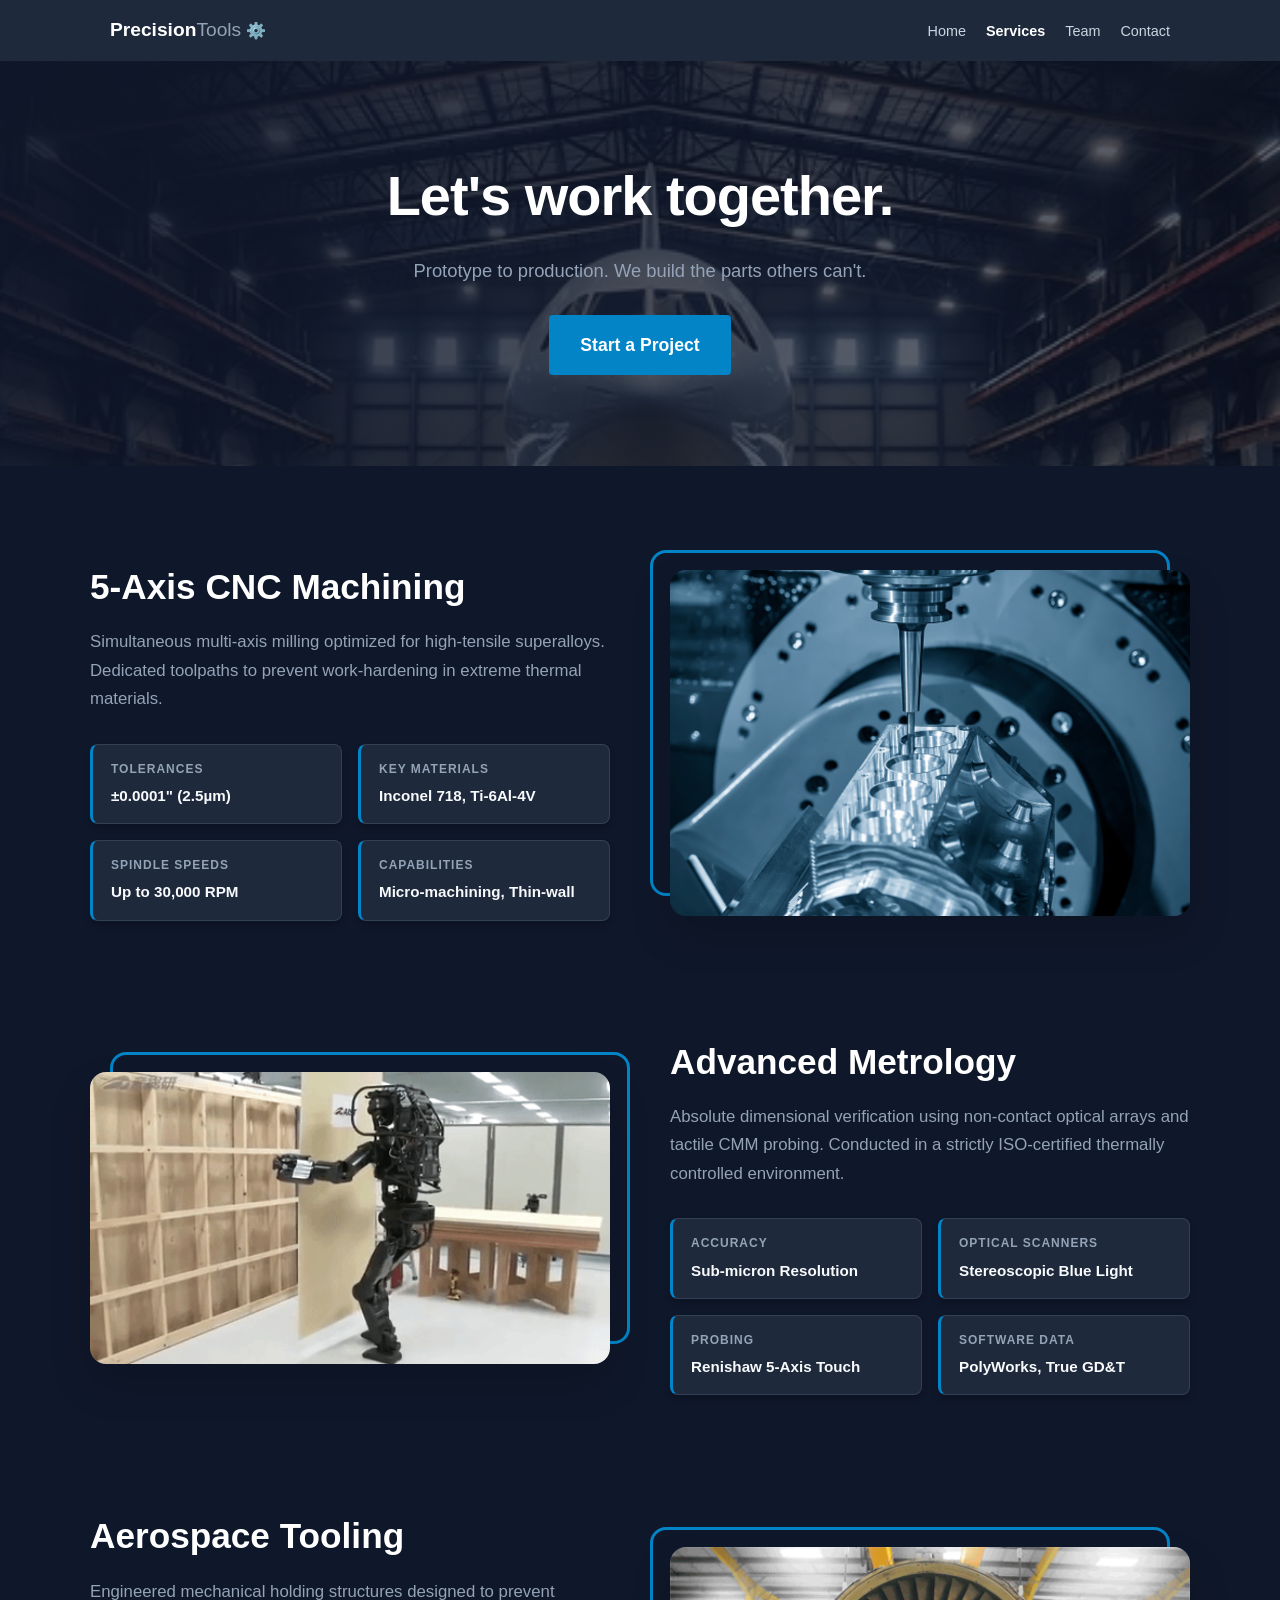
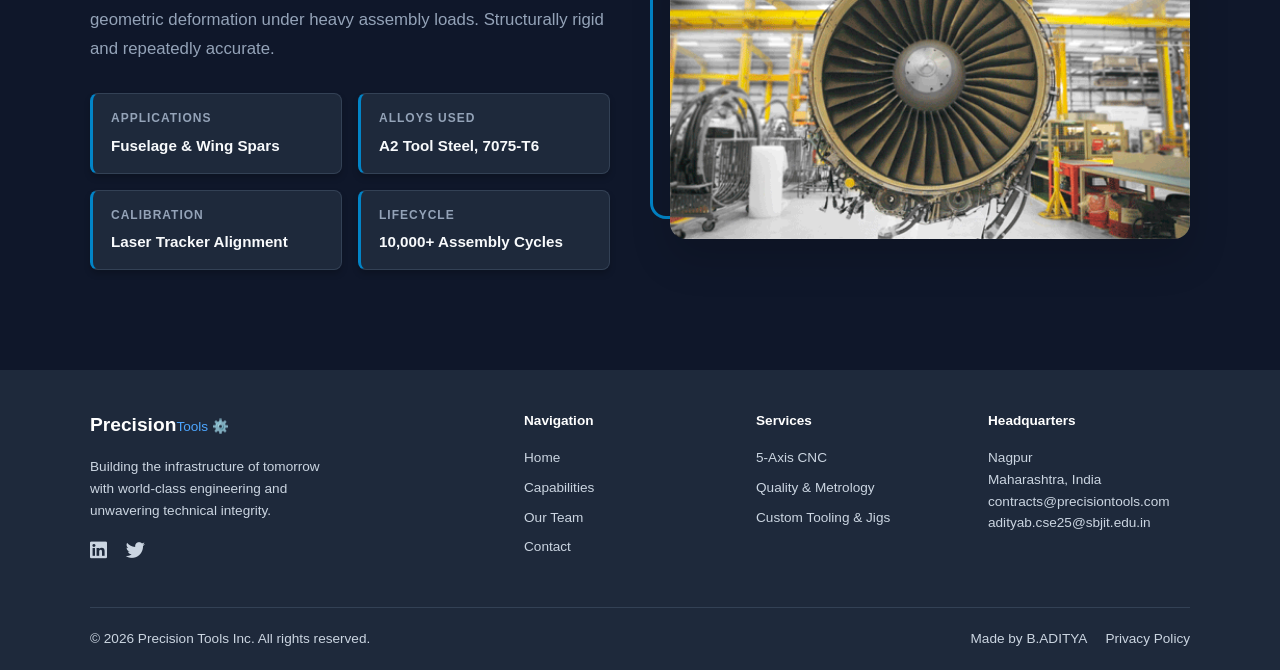
==== services.html @ 847f2033 "Initial commit: Precision Tools Inc. website" ====
<!DOCTYPE html>
<html lang="en">

<head>
  <meta charset="UTF-8">
  <meta name="viewport" content="width=device-width, initial-scale=1.0">
  <title>Services | Precision Tools Inc.</title>

  <link rel="stylesheet" href="css/style.css">
  <link rel="stylesheet" href="css/services.css">
  <link rel="stylesheet" href="https://cdnjs.cloudflare.com/ajax/libs/font-awesome/6.4.0/css/all.min.css">
</head>

<body>

  <nav class="navbar">
    <div class="nav-container">
      <div class="logo">
        <a href="index.html" style="color: inherit; text-decoration: none;">
          <span class="logo-bold">Precision</span><span class="logo-light">Tools</span> ⚙️
        </a>
      </div>
      <ul class="nav-links">
        <li><a href="index.html#home">Home</a></li>
        <li><a href="services.html" style="color: white; font-weight: bold;">Services</a></li>
        <li><a href="index.html#team">Team</a></li>
        <li><a href="index.html#contact">Contact</a></li>
      </ul>
    </div>
  </nav>

  <header class="srv-header">
    <div class="srv-header-overlay"></div>
    <div class="srv-header-content">
      <h1 class="srv-title">Let's work together.</h1>
      <p class="srv-subtitle">Prototype to production. We build the parts others can't.</p>
      <a href="index.html#contact" class="btn btn-primary"
        style="margin-top: 30px; font-size: 1.1rem; padding: 15px 30px; display: inline-block;">Start a Project</a>
    </div>
  </header>

  <main>
    <section class="srv-wrap">

      <article class="srv-feature">
        <div class="srv-text-box">
          <h2>5-Axis CNC Machining</h2>
          <p>Simultaneous multi-axis milling optimized for high-tensile superalloys. Dedicated toolpaths to prevent
            work-hardening in extreme thermal materials.</p>
          <div class="spec-grid">
            <div class="spec-card">
              <span class="spec-title">Tolerances</span>
              <span class="spec-value">±0.0001" (2.5µm)</span>
            </div>
            <div class="spec-card">
              <span class="spec-title">Key Materials</span>
              <span class="spec-value">Inconel 718, Ti-6Al-4V</span>
            </div>
            <div class="spec-card">
              <span class="spec-title">Spindle Speeds</span>
              <span class="spec-value">Up to 30,000 RPM</span>
            </div>
            <div class="spec-card">
              <span class="spec-title">Capabilities</span>
              <span class="spec-value">Micro-machining, Thin-wall</span>
            </div>
          </div>
        </div>
        <div class="srv-image-box">
          <div class="srv-decorator"></div>
          <img src="images/5-Axis.png" alt="5-Axis CNC Machining" class="srv-image">
        </div>
      </article>

      <article class="srv-feature">
        <div class="srv-text-box">
          <h2>Advanced Metrology</h2>
          <p>Absolute dimensional verification using non-contact optical arrays and tactile CMM probing. Conducted in a
            strictly ISO-certified thermally controlled environment.</p>
          <div class="spec-grid">
            <div class="spec-card">
              <span class="spec-title">Accuracy</span>
              <span class="spec-value">Sub-micron Resolution</span>
            </div>
            <div class="spec-card">
              <span class="spec-title">Optical Scanners</span>
              <span class="spec-value">Stereoscopic Blue Light</span>
            </div>
            <div class="spec-card">
              <span class="spec-title">Probing</span>
              <span class="spec-value">Renishaw 5-Axis Touch</span>
            </div>
            <div class="spec-card">
              <span class="spec-title">Software Data</span>
              <span class="spec-value">PolyWorks, True GD&T</span>
            </div>
          </div>
        </div>
        <div class="srv-image-box">
          <div class="srv-decorator"></div>
          <img src="images/Metrology.gif" alt="Precision Metrology" class="srv-image">
        </div>
      </article>

      <article class="srv-feature">
        <div class="srv-text-box">
          <h2>Aerospace Tooling</h2>
          <p>Engineered mechanical holding structures designed to prevent geometric deformation under heavy assembly
            loads. Structurally rigid and repeatedly accurate.</p>
          <div class="spec-grid">
            <div class="spec-card">
              <span class="spec-title">Applications</span>
              <span class="spec-value">Fuselage & Wing Spars</span>
            </div>
            <div class="spec-card">
              <span class="spec-title">Alloys Used</span>
              <span class="spec-value">A2 Tool Steel, 7075-T6</span>
            </div>
            <div class="spec-card">
              <span class="spec-title">Calibration</span>
              <span class="spec-value">Laser Tracker Alignment</span>
            </div>
            <div class="spec-card">
              <span class="spec-title">Lifecycle</span>
              <span class="spec-value">10,000+ Assembly Cycles</span>
            </div>
          </div>
        </div>
        <div class="srv-image-box">
          <div class="srv-decorator"></div>
          <img src="images/Aerospace.gif" alt="Aerospace Tooling" class="srv-image">
        </div>
      </article>

    </section>
  </main>

  <footer class="footer">
    <div class="footer-container">
      <div class="footer-brand">
        <div class="logo">
          <span class="logo-bold" style="color: white;">Precision</span><span style="color: #4da6ff;">Tools</span> ⚙️
        </div>
        <p>Building the infrastructure of tomorrow with world-class engineering and unwavering technical integrity.</p>
        <p>
          <a href="#" style="color: inherit; margin-right: 15px; font-size: 1.2rem;"><i class="fab fa-linkedin"></i></a>
          <a href="#" style="color: inherit; font-size: 1.2rem;"><i class="fab fa-twitter"></i></a>
        </p>
      </div>

      <div class="footer-links">
        <h4>Navigation</h4>
        <ul>
          <li><a href="index.html#home">Home</a></li>
          <li><a href="services.html">Capabilities</a></li>
          <li><a href="index.html#team">Our Team</a></li>
          <li><a href="index.html#contact">Contact</a></li>
        </ul>
      </div>

      <div class="footer-links">
        <h4>Services</h4>
        <ul>
          <li><a href="services.html">5-Axis CNC</a></li>
          <li><a href="services.html">Quality & Metrology</a></li>
          <li><a href="services.html">Custom Tooling & Jigs</a></li>
        </ul>
      </div>

      <div class="footer-info">
        <h4>Headquarters</h4>
        <p>Nagpur<br>Maharashtra, India</p>
        <p>contracts@precisiontools.com</p>
        <p>adityab.cse25@sbjit.edu.in</p>
      </div>
    </div>

    <div class="footer-bottom">
      <p>© 2026 Precision Tools Inc. All rights reserved.</p>
      <div class="legal-links">
        <a href="#">Made by B.ADITYA</a>
        <a href="#">Privacy Policy</a>
      </div>
    </div>
  </footer>

</body>

</html>
---- css/style.css ----
/* --- CSS Reset & Basics --- */
* {
  margin: 0;
  padding: 0;
  box-sizing: border-box;
}

html {
  scroll-behavior: smooth;
}

body {
  font-family: Arial, Helvetica, sans-serif; 
  color: #333;
  line-height: 1.6;
  background-color: #f8f9fa;
}

a {
  text-decoration: none;
}

ul {
  list-style: none;
}

/* --- Navigation --- */
.navbar {
  background-color: #1e293b;
  color: white;
  padding: 15px 0;
  position: sticky;
  top: 0;
  z-index: 100;
}

.nav-container {
  display: flex;
  justify-content: space-between;
  align-items: center;
  max-width: 1100px;
  margin: 0 auto;
  padding: 0 20px;
}

.logo-bold {
  font-weight: bold;
  font-size: 1.2rem;
}

.logo-light {
  font-weight: 300;
  font-size: 1.2rem;
  color: #94a3b8;
}

.nav-links {
  display: flex;
  gap: 20px;
}

.nav-links a {
  color: #cbd5e1;
  font-size: 0.9rem;
  transition: color 0.3s ease;
}

.nav-links a:hover {
  color: white;
}

/* --- Hero Section - Background Image --- */
.hero {
  position: relative;
  background: url('../images/front.jpg') center center / cover no-repeat;
  background-color: #0f172a; /* fallback */
  color: white;
  padding: 100px 20px;
  overflow: hidden;
}

/* Industrial Grid Overlay */
.hero::before {
  content: "";
  position: absolute;
  top: 0; left: 0; right: 0; bottom: 0;
  background-image: 
    linear-gradient(rgba(255, 255, 255, 0.05) 1px, transparent 1px),
    linear-gradient(90deg, rgba(255, 255, 255, 0.05) 1px, transparent 1px);
  background-size: 40px 40px;
  z-index: 0;
  pointer-events: none;
}




.hero-overlay {
  position: absolute;
  top: 0; left: 0; right: 0; bottom: 0;
  background: radial-gradient(circle at center, transparent 0%, rgba(15, 23, 42, 0.8) 100%);
  z-index: 2;
  pointer-events: none;
}

.hero-content {
  position: relative;
  max-width: 1100px;
  margin: 0 auto;
  z-index: 3;
}

.hero h1 {
  font-size: 2.5rem;
  max-width: 500px;
  line-height: 1.2;
  margin-bottom: 20px;
}

.highlight {
  color: #4da6ff;
  text-shadow: 0 0 10px rgba(77, 166, 255, 0.3);
}

.hero p {
  max-width: 450px;
  margin-bottom: 30px;
  color: #e2e8f0;
}

.hero-buttons {
  display: flex;
  gap: 15px;
}

/* --- Buttons --- */
.btn {
  padding: 10px 20px;
  border-radius: 4px;
  font-weight: bold;
  cursor: pointer;
  border: 1px solid transparent;
  font-size: 0.9rem;
  display: inline-block;
  text-align: center;
  transition: background-color 0.3s ease;
}

.btn-primary {
  background-color: #0284c7;
  color: white;
}

.btn-primary:hover {
  background-color: #0369a1;
}

.btn-secondary {
  background-color: transparent;
  color: white;
  border-color: white;
}

.btn-secondary:hover {
  background-color: rgba(255, 255, 255, 0.1);
}

.btn-submit {
  background-color: #0284c7;
  color: white;
  width: 100%;
  margin-top: 10px;
}

.btn-submit:hover {
  background-color: #0369a1;
}

/* --- Animated Trust Section (Local Client Logos) --- */
.trust-section {
  text-align: center;
  padding: 50px 20px; /* Slightly more padding for breathing room */
  background-color: #0f172a; /* Deep aerospace blue-black */
  overflow: hidden; 
}

.trust-section h2 {
  font-size: 0.9rem;
  color: #94a3b8; /* Lighter slate color for contrast */
  margin-bottom: 40px;
  letter-spacing: 2px;
}

.ticker-window {
  width: 100%;
  overflow: hidden;
}

.ticker-track {
  display: flex;
  align-items: center;
  gap: 80px; 
  padding-right: 80px; 
  width: max-content; 
  animation: scrollLeft 25s linear infinite; 
}

.client-logo {
  height: 40px; 
  width: auto;
  /* Turns any color into pure white, then dims it to look like silver */
  filter: brightness(0) invert(1) opacity(40%); 
  transition: all 0.4s ease; 
}

a:hover .client-logo {
  /* Glows to bright white on hover */
  filter: brightness(0) invert(1) opacity(100%); 
  transform: scale(1.05);
}

@keyframes scrollLeft {
  0% { transform: translateX(0); }
  100% { transform: translateX(-50%); }
}

.ticker-track:hover {
  animation-play-state: paused;
}

/* --- Team Section --- */
.team-section {
  background-color: white;
  padding: 60px 20px;
  text-align: center;
}

.team-section h2 {
  font-size: 2rem;
  margin-bottom: 40px;
}

.team-grid {
  display: flex;
  justify-content: center;
  gap: 30px;
  max-width: 1100px;
  margin: 0 auto;
  flex-wrap: wrap;
}

.team-card {
  background-color: white;
  border-radius: 8px;
  overflow: hidden;
  box-shadow: 0 4px 6px rgba(0,0,0,0.1);
  width: 300px;
  text-align: left;
}

.team-card img {
  width: 100%;
  height: 200px;
  object-fit: cover;
}

.card-info {
  padding: 20px;
}

.card-info h3 {
  margin-bottom: 5px;
}

.card-info p {
  color: #64748b;
  font-size: 0.9rem;
  font-style: italic;
}

/* --- Contact Section --- */
.contact-section {
  background-color: #f8f9fa;
  padding: 60px 20px;
}

.contact-container {
  max-width: 1100px;
  margin: 0 auto;
  background-color: #1e293b;
  border-radius: 8px;
  display: flex;
  overflow: hidden;
  color: white;
}

.contact-text {
  flex: 1;
  padding: 40px;
}

.contact-text h2 {
  font-size: 1.8rem;
  margin-bottom: 15px;
}

.contact-text p {
  color: #cbd5e1;
  font-size: 0.9rem;
}

.contact-form {
  flex: 1;
  padding: 40px;
  background-color: #0f172a;
}

.form-row {
  display: flex;
  gap: 15px;
  margin-bottom: 15px;
}

input, textarea {
  width: 100%;
  padding: 10px;
  background-color: #1e293b;
  border: 1px solid #334155;
  color: white;
  border-radius: 4px;
  font-family: inherit;
}

/* --- Footer --- */
.footer {
  background-color: #1e293b;
  color: #cbd5e1;
  padding: 40px 20px 20px 20px;
  font-size: 0.85rem;
}

.footer-container {
  display: flex;
  justify-content: space-between;
  max-width: 1100px;
  margin: 0 auto;
  flex-wrap: wrap;
  gap: 30px;
  margin-bottom: 40px;
}

.footer-brand {
  flex: 2;
  min-width: 250px;
}

.footer-brand p {
  margin-top: 15px;
  max-width: 250px;
}

.footer-links, .footer-info {
  flex: 1;
  min-width: 150px;
}

.footer h4 {
  color: white;
  margin-bottom: 15px;
}

.footer-links ul li {
  margin-bottom: 8px;
}

.footer-links a {
  color: #cbd5e1;
}

.footer-links a:hover {
  color: white;
}

.footer-bottom {
  border-top: 1px solid #334155;
  padding-top: 20px;
  max-width: 1100px;
  margin: 0 auto;
  display: flex;
  justify-content: space-between;
  align-items: center;
}

.legal-links a {
  color: #cbd5e1;
  margin-left: 15px;
}

/* --- Simple Responsive Adjustments --- */
@media (max-width: 768px) {
  .nav-container, .contact-container, .form-row {
    flex-direction: column;
    text-align: center;
  }
  
  .nav-links {
    margin-top: 15px;
    flex-wrap: wrap;
    justify-content: center;
  }

  .hero h1 {
    font-size: 2rem;
  }
  
  .contact-text, .contact-form {
    padding: 20px;
  }
}
---- css/services.css ----
/* -----------------------------------
   Services Page Custom Styles
   ----------------------------------- */

.srv-header {
  position: relative;
  min-height: 45vh;
  display: flex;
  align-items: center;
  justify-content: center;
  /* Cool aerospace manufacturing background */
  background: url('../images/header.jpg') no-repeat center center/cover;
  background-attachment: fixed;
}

.srv-header-overlay {
  position: absolute;
  inset: 0;
  background: linear-gradient(135deg, rgba(15, 23, 42, 0.95) 0%, rgba(15, 23, 42, 0.6) 100%);
}

.srv-header-content {
  position: relative;
  z-index: 1;
  text-align: center;
  color: #fff;
  padding: 0 20px;
}

.srv-title {
  font-size: 3.5rem;
  font-weight: 800;
  letter-spacing: -1px;
  margin-bottom: 15px;
}

.srv-subtitle {
  font-size: 1.15rem;
  color: #94a3b8;
  max-width: 650px;
  margin: 0 auto;
  line-height: 1.6;
}

/* --- Split Layout for Core Capabilities --- */
.srv-wrap {
  background-color: #0f172a; /* Deep aerospace dark blue */
  padding: 100px 20px;
  overflow: hidden;
}

.srv-feature {
  max-width: 1100px;
  margin: 0 auto 120px auto;
  display: flex;
  align-items: center;
  gap: 60px;
}

.srv-feature:last-child {
  margin-bottom: 0;
}

/* Alternate left/right for an organic human-designed feel */
.srv-feature:nth-child(even) {
  flex-direction: row-reverse;
}

.srv-image-box {
  flex: 1;
  position: relative;
}

.srv-image {
  width: 100%;
  border-radius: 16px;
  box-shadow: 0 20px 40px rgba(0, 0, 0, 0.15);
  display: block;
  position: relative;
  z-index: 2;
}

/* The offset frame behind the image */
.srv-decorator {
  position: absolute;
  top: -20px;
  left: -20px;
  right: 20px;
  bottom: 20px;
  border: 3px solid #0284c7;
  border-radius: 16px;
  z-index: 1;
  transition: all 0.4s cubic-bezier(0.4, 0, 0.2, 1);
}

.srv-feature:hover .srv-decorator {
  top: -10px;
  left: -10px;
}

.srv-feature:nth-child(even) .srv-decorator {
  left: 20px;
  right: -20px;
}

.srv-text-box {
  flex: 1;
}

.srv-tag {
  display: inline-block;
  padding: 6px 14px;
  background-color: rgba(2, 132, 199, 0.1);
  color: #0284c7;
  font-size: 0.85rem;
  font-weight: bold;
  border-radius: 50px;
  margin-bottom: 20px;
  text-transform: uppercase;
  letter-spacing: 1.5px;
}

.srv-text-box h2 {
  font-size: 2.2rem;
  color: #ffffff;
  margin-bottom: 20px;
  line-height: 1.2;
}

.srv-text-box p {
  color: #94a3b8;
  font-size: 1.05rem;
  line-height: 1.7;
  margin-bottom: 25px;
}

/* Feature Spec Cards */
.spec-grid {
  display: grid;
  grid-template-columns: 1fr 1fr;
  gap: 16px;
  margin-top: 30px;
}

.spec-card {
  background-color: #1e293b;
  border: 1px solid #334155;
  border-radius: 8px;
  padding: 15px 18px;
  box-shadow: 0 4px 6px rgba(0,0,0,0.2);
  transition: transform 0.2s ease, border-color 0.2s ease, box-shadow 0.2s ease;
  border-left: 3px solid #0284c7;
}

.spec-card:hover {
  border-left-color: #4da6ff;
  transform: translateX(5px);
  box-shadow: 0 6px 12px rgba(0,0,0,0.4);
}

.spec-title {
  display: block;
  font-size: 0.75rem;
  text-transform: uppercase;
  color: #94a3b8;
  letter-spacing: 1px;
  font-weight: 700;
  margin-bottom: 5px;
}

.spec-value {
  display: block;
  font-size: 0.95rem;
  color: #f8fafc;
  font-weight: 600;
}

/* Mobile responsive */
@media (max-width: 900px) {
  .srv-feature, .srv-feature:nth-child(even) {
    flex-direction: column;
    gap: 40px;
  }
  .srv-image-box, .srv-text-box {
    width: 100%;
  }
}
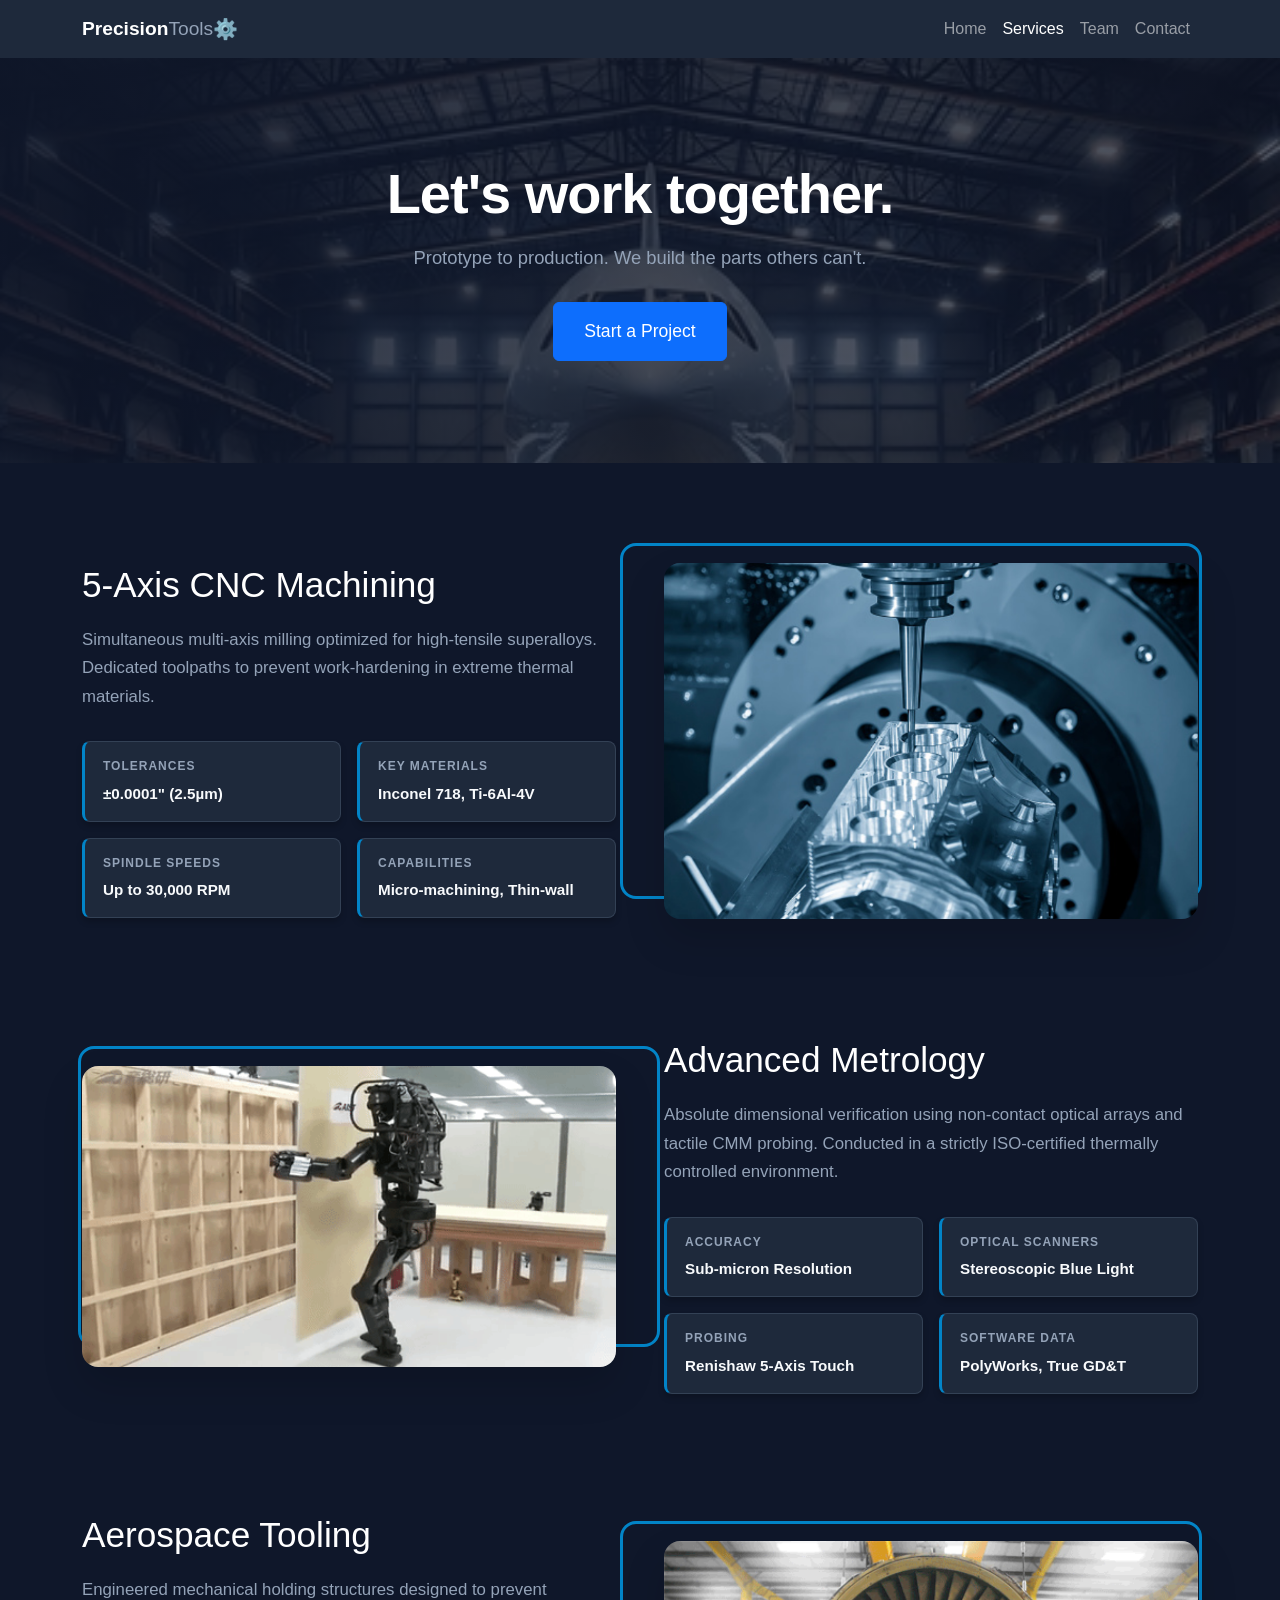
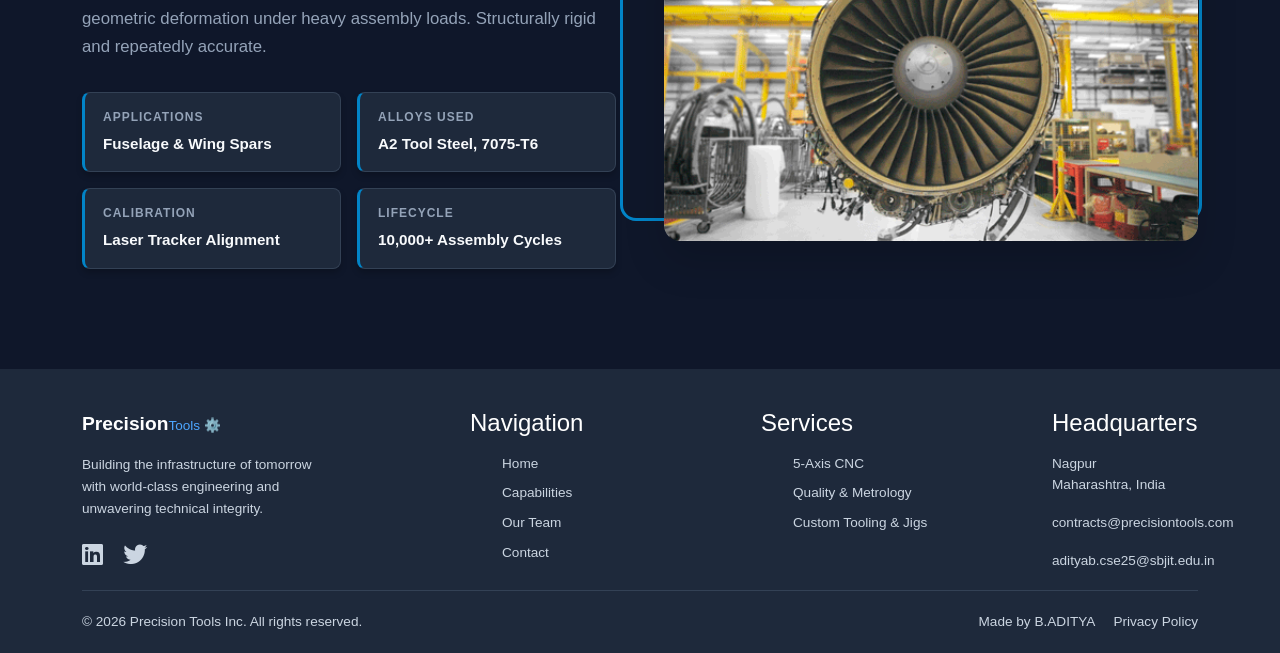
==== commit fdf0a76b: "Minimize code size with Bootstrap 5, remove unused CSS and HTML classes, combine backgrounds" ====
--- a/services.html
+++ b/services.html
@@ -5,7 +5,7 @@
   <meta charset="UTF-8">
   <meta name="viewport" content="width=device-width, initial-scale=1.0">
   <title>Services | Precision Tools Inc.</title>
-
+  <link href="https://cdn.jsdelivr.net/npm/bootstrap@5.3.3/dist/css/bootstrap.min.css" rel="stylesheet">
   <link rel="stylesheet" href="css/style.css">
   <link rel="stylesheet" href="css/services.css">
   <link rel="stylesheet" href="https://cdnjs.cloudflare.com/ajax/libs/font-awesome/6.4.0/css/all.min.css">
@@ -13,37 +13,39 @@
 
 <body>
 
-  <nav class="navbar">
-    <div class="nav-container">
-      <div class="logo">
-        <a href="index.html" style="color: inherit; text-decoration: none;">
-          <span class="logo-bold">Precision</span><span class="logo-light">Tools</span> ⚙️
-        </a>
+  <nav class="navbar navbar-expand-lg navbar-dark sticky-top">
+    <div class="container">
+      <a class="navbar-brand d-flex align-items-center" href="index.html">
+        <span class="logo-bold">Precision</span><span class="logo-light">Tools</span> ⚙️
+      </a>
+      <button class="navbar-toggler border-0" type="button" data-bs-toggle="collapse" data-bs-target="#navbarNav" aria-controls="navbarNav" aria-expanded="false" aria-label="Toggle navigation">
+        <span class="navbar-toggler-icon"></span>
+      </button>
+      <div class="collapse navbar-collapse" id="navbarNav">
+        <ul class="navbar-nav ms-auto align-items-lg-center">
+          <li class="nav-item"><a class="nav-link" href="index.html#home">Home</a></li>
+          <li class="nav-item"><a class="nav-link active" aria-current="page" href="services.html">Services</a></li>
+          <li class="nav-item"><a class="nav-link" href="index.html#team">Team</a></li>
+          <li class="nav-item"><a class="nav-link" href="index.html#contact">Contact</a></li>
+        </ul>
       </div>
-      <ul class="nav-links">
-        <li><a href="index.html#home">Home</a></li>
-        <li><a href="services.html" style="color: white; font-weight: bold;">Services</a></li>
-        <li><a href="index.html#team">Team</a></li>
-        <li><a href="index.html#contact">Contact</a></li>
-      </ul>
     </div>
   </nav>
 
   <header class="srv-header">
-    <div class="srv-header-overlay"></div>
     <div class="srv-header-content">
       <h1 class="srv-title">Let's work together.</h1>
       <p class="srv-subtitle">Prototype to production. We build the parts others can't.</p>
-      <a href="index.html#contact" class="btn btn-primary"
-        style="margin-top: 30px; font-size: 1.1rem; padding: 15px 30px; display: inline-block;">Start a Project</a>
+      <a href="index.html#contact" class="btn btn-primary">Start a Project</a>
     </div>
   </header>
 
   <main>
     <section class="srv-wrap">
+      <div class="container">
 
-      <article class="srv-feature">
-        <div class="srv-text-box">
+      <article class="srv-feature row align-items-center g-5">
+        <div class="col-lg-6">
           <h2>5-Axis CNC Machining</h2>
           <p>Simultaneous multi-axis milling optimized for high-tensile superalloys. Dedicated toolpaths to prevent
             work-hardening in extreme thermal materials.</p>
@@ -66,14 +68,14 @@
             </div>
           </div>
         </div>
-        <div class="srv-image-box">
+        <div class="col-lg-6 srv-image-box">
           <div class="srv-decorator"></div>
           <img src="images/5-Axis.png" alt="5-Axis CNC Machining" class="srv-image">
         </div>
       </article>
 
-      <article class="srv-feature">
-        <div class="srv-text-box">
+      <article class="srv-feature row align-items-center g-5">
+        <div class="col-lg-6">
           <h2>Advanced Metrology</h2>
           <p>Absolute dimensional verification using non-contact optical arrays and tactile CMM probing. Conducted in a
             strictly ISO-certified thermally controlled environment.</p>
@@ -96,14 +98,14 @@
             </div>
           </div>
         </div>
-        <div class="srv-image-box">
+        <div class="col-lg-6 srv-image-box">
           <div class="srv-decorator"></div>
           <img src="images/Metrology.gif" alt="Precision Metrology" class="srv-image">
         </div>
       </article>
 
-      <article class="srv-feature">
-        <div class="srv-text-box">
+      <article class="srv-feature row align-items-center g-5">
+        <div class="col-lg-6">
           <h2>Aerospace Tooling</h2>
           <p>Engineered mechanical holding structures designed to prevent geometric deformation under heavy assembly
             loads. Structurally rigid and repeatedly accurate.</p>
@@ -126,64 +128,67 @@
             </div>
           </div>
         </div>
-        <div class="srv-image-box">
+        <div class="col-lg-6 srv-image-box">
           <div class="srv-decorator"></div>
           <img src="images/Aerospace.gif" alt="Aerospace Tooling" class="srv-image">
         </div>
       </article>
 
+      </div>
     </section>
   </main>
 
   <footer class="footer">
-    <div class="footer-container">
-      <div class="footer-brand">
-        <div class="logo">
-          <span class="logo-bold" style="color: white;">Precision</span><span style="color: #4da6ff;">Tools</span> ⚙️
+    <div class="container">
+      <div class="row gx-5 gy-4">
+        <div class="col-12 col-lg-4 footer-brand">
+          <div class="logo">
+            <span class="logo-bold" style="color: white;">Precision</span><span style="color: #4da6ff;">Tools</span> ⚙️
+          </div>
+          <p>Building the infrastructure of tomorrow with world-class engineering and unwavering technical integrity.</p>
+          <p>
+            <a href="#" class="text-reset me-3 fs-4"><i class="fab fa-linkedin"></i></a>
+            <a href="#" class="text-reset fs-4"><i class="fab fa-twitter"></i></a>
+          </p>
         </div>
-        <p>Building the infrastructure of tomorrow with world-class engineering and unwavering technical integrity.</p>
-        <p>
-          <a href="#" style="color: inherit; margin-right: 15px; font-size: 1.2rem;"><i class="fab fa-linkedin"></i></a>
-          <a href="#" style="color: inherit; font-size: 1.2rem;"><i class="fab fa-twitter"></i></a>
-        </p>
+
+        <div class="col-6 col-md-3 footer-links">
+          <h4>Navigation</h4>
+          <ul>
+            <li><a href="index.html#home">Home</a></li>
+            <li><a href="services.html">Capabilities</a></li>
+            <li><a href="index.html#team">Our Team</a></li>
+            <li><a href="index.html#contact">Contact</a></li>
+          </ul>
+        </div>
+
+        <div class="col-6 col-md-3 footer-links">
+          <h4>Services</h4>
+          <ul>
+            <li><a href="services.html">5-Axis CNC</a></li>
+            <li><a href="services.html">Quality & Metrology</a></li>
+            <li><a href="services.html">Custom Tooling & Jigs</a></li>
+          </ul>
+        </div>
+
+        <div class="col-12 col-md-2 footer-info">
+          <h4>Headquarters</h4>
+          <p>Nagpur<br>Maharashtra, India</p>
+          <p>contracts@precisiontools.com</p>
+          <p>adityab.cse25@sbjit.edu.in</p>
+        </div>
       </div>
 
-      <div class="footer-links">
-        <h4>Navigation</h4>
-        <ul>
-          <li><a href="index.html#home">Home</a></li>
-          <li><a href="services.html">Capabilities</a></li>
-          <li><a href="index.html#team">Our Team</a></li>
-          <li><a href="index.html#contact">Contact</a></li>
-        </ul>
-      </div>
-
-      <div class="footer-links">
-        <h4>Services</h4>
-        <ul>
-          <li><a href="services.html">5-Axis CNC</a></li>
-          <li><a href="services.html">Quality & Metrology</a></li>
-          <li><a href="services.html">Custom Tooling & Jigs</a></li>
-        </ul>
-      </div>
-
-      <div class="footer-info">
-        <h4>Headquarters</h4>
-        <p>Nagpur<br>Maharashtra, India</p>
-        <p>contracts@precisiontools.com</p>
-        <p>adityab.cse25@sbjit.edu.in</p>
-      </div>
-    </div>
-
-    <div class="footer-bottom">
-      <p>© 2026 Precision Tools Inc. All rights reserved.</p>
-      <div class="legal-links">
-        <a href="#">Made by B.ADITYA</a>
-        <a href="#">Privacy Policy</a>
+      <div class="footer-bottom d-flex flex-column flex-md-row justify-content-between align-items-center">
+        <p class="mb-2 mb-md-0">© 2026 Precision Tools Inc. All rights reserved.</p>
+        <div class="legal-links">
+          <a href="#">Made by B.ADITYA</a>
+          <a href="#">Privacy Policy</a>
+        </div>
       </div>
     </div>
   </footer>
 
+  <script src="https://cdn.jsdelivr.net/npm/bootstrap@5.3.3/dist/js/bootstrap.bundle.min.js"></script>
 </body>
-
 </html>
--- a/css/style.css
+++ b/css/style.css
@@ -27,20 +27,6 @@
 /* --- Navigation --- */
 .navbar {
   background-color: #1e293b;
-  color: white;
-  padding: 15px 0;
-  position: sticky;
-  top: 0;
-  z-index: 100;
-}
-
-.nav-container {
-  display: flex;
-  justify-content: space-between;
-  align-items: center;
-  max-width: 1100px;
-  margin: 0 auto;
-  padding: 0 20px;
 }
 
 .logo-bold {
@@ -54,60 +40,14 @@
   color: #94a3b8;
 }
 
-.nav-links {
-  display: flex;
-  gap: 20px;
-}
-
-.nav-links a {
-  color: #cbd5e1;
-  font-size: 0.9rem;
-  transition: color 0.3s ease;
-}
-
-.nav-links a:hover {
-  color: white;
-}
-
 /* --- Hero Section - Background Image --- */
 .hero {
-  position: relative;
-  background: url('../images/front.jpg') center center / cover no-repeat;
+  background: radial-gradient(circle at center, transparent 0%, rgba(15, 23, 42, 0.8) 100%), linear-gradient(rgba(255, 255, 255, 0.05) 1px, transparent 1px), linear-gradient(90deg, rgba(255, 255, 255, 0.05) 1px, transparent 1px), url('../images/front.jpg') center center / cover no-repeat;
+  background-size: auto, 40px 40px, 40px 40px, cover;
   background-color: #0f172a; /* fallback */
   color: white;
   padding: 100px 20px;
   overflow: hidden;
-}
-
-/* Industrial Grid Overlay */
-.hero::before {
-  content: "";
-  position: absolute;
-  top: 0; left: 0; right: 0; bottom: 0;
-  background-image: 
-    linear-gradient(rgba(255, 255, 255, 0.05) 1px, transparent 1px),
-    linear-gradient(90deg, rgba(255, 255, 255, 0.05) 1px, transparent 1px);
-  background-size: 40px 40px;
-  z-index: 0;
-  pointer-events: none;
-}
-
-
-
-
-.hero-overlay {
-  position: absolute;
-  top: 0; left: 0; right: 0; bottom: 0;
-  background: radial-gradient(circle at center, transparent 0%, rgba(15, 23, 42, 0.8) 100%);
-  z-index: 2;
-  pointer-events: none;
-}
-
-.hero-content {
-  position: relative;
-  max-width: 1100px;
-  margin: 0 auto;
-  z-index: 3;
 }
 
 .hero h1 {
@@ -128,51 +68,8 @@
   color: #e2e8f0;
 }
 
-.hero-buttons {
-  display: flex;
-  gap: 15px;
-}
-
 /* --- Buttons --- */
-.btn {
-  padding: 10px 20px;
-  border-radius: 4px;
-  font-weight: bold;
-  cursor: pointer;
-  border: 1px solid transparent;
-  font-size: 0.9rem;
-  display: inline-block;
-  text-align: center;
-  transition: background-color 0.3s ease;
-}
-
-.btn-primary {
-  background-color: #0284c7;
-  color: white;
-}
-
 .btn-primary:hover {
-  background-color: #0369a1;
-}
-
-.btn-secondary {
-  background-color: transparent;
-  color: white;
-  border-color: white;
-}
-
-.btn-secondary:hover {
-  background-color: rgba(255, 255, 255, 0.1);
-}
-
-.btn-submit {
-  background-color: #0284c7;
-  color: white;
-  width: 100%;
-  margin-top: 10px;
-}
-
-.btn-submit:hover {
   background-color: #0369a1;
 }
 
@@ -189,11 +86,6 @@
   color: #94a3b8; /* Lighter slate color for contrast */
   margin-bottom: 40px;
   letter-spacing: 2px;
-}
-
-.ticker-window {
-  width: 100%;
-  overflow: hidden;
 }
 
 .ticker-track {
@@ -240,15 +132,6 @@
   margin-bottom: 40px;
 }
 
-.team-grid {
-  display: flex;
-  justify-content: center;
-  gap: 30px;
-  max-width: 1100px;
-  margin: 0 auto;
-  flex-wrap: wrap;
-}
-
 .team-card {
   background-color: white;
   border-radius: 8px;
@@ -289,13 +172,11 @@
   margin: 0 auto;
   background-color: #1e293b;
   border-radius: 8px;
-  display: flex;
   overflow: hidden;
   color: white;
 }
 
 .contact-text {
-  flex: 1;
   padding: 40px;
 }
 
@@ -310,20 +191,11 @@
 }
 
 .contact-form {
-  flex: 1;
   padding: 40px;
   background-color: #0f172a;
 }
 
-.form-row {
-  display: flex;
-  gap: 15px;
-  margin-bottom: 15px;
-}
-
 input, textarea {
-  width: 100%;
-  padding: 10px;
   background-color: #1e293b;
   border: 1px solid #334155;
   color: white;
@@ -337,21 +209,6 @@
   color: #cbd5e1;
   padding: 40px 20px 20px 20px;
   font-size: 0.85rem;
-}
-
-.footer-container {
-  display: flex;
-  justify-content: space-between;
-  max-width: 1100px;
-  margin: 0 auto;
-  flex-wrap: wrap;
-  gap: 30px;
-  margin-bottom: 40px;
-}
-
-.footer-brand {
-  flex: 2;
-  min-width: 250px;
 }
 
 .footer-brand p {
@@ -359,11 +216,6 @@
   max-width: 250px;
 }
 
-.footer-links, .footer-info {
-  flex: 1;
-  min-width: 150px;
-}
-
 .footer h4 {
   color: white;
   margin-bottom: 15px;
@@ -384,11 +236,7 @@
 .footer-bottom {
   border-top: 1px solid #334155;
   padding-top: 20px;
-  max-width: 1100px;
-  margin: 0 auto;
-  display: flex;
-  justify-content: space-between;
-  align-items: center;
+
 }
 
 .legal-links a {
@@ -398,17 +246,6 @@
 
 /* --- Simple Responsive Adjustments --- */
 @media (max-width: 768px) {
-  .nav-container, .contact-container, .form-row {
-    flex-direction: column;
-    text-align: center;
-  }
-  
-  .nav-links {
-    margin-top: 15px;
-    flex-wrap: wrap;
-    justify-content: center;
-  }
-
   .hero h1 {
     font-size: 2rem;
   }
--- a/css/services.css
+++ b/css/services.css
@@ -9,14 +9,8 @@
   align-items: center;
   justify-content: center;
   /* Cool aerospace manufacturing background */
-  background: url('../images/header.jpg') no-repeat center center/cover;
+  background: linear-gradient(135deg, rgba(15, 23, 42, 0.95) 0%, rgba(15, 23, 42, 0.6) 100%), url('../images/header.jpg') no-repeat center center/cover;
   background-attachment: fixed;
-}
-
-.srv-header-overlay {
-  position: absolute;
-  inset: 0;
-  background: linear-gradient(135deg, rgba(15, 23, 42, 0.95) 0%, rgba(15, 23, 42, 0.6) 100%);
 }
 
 .srv-header-content {
@@ -42,6 +36,12 @@
   line-height: 1.6;
 }
 
+.srv-header .btn {
+  margin-top: 30px;
+  font-size: 1.1rem;
+  padding: 15px 30px;
+}
+
 /* --- Split Layout for Core Capabilities --- */
 .srv-wrap {
   background-color: #0f172a; /* Deep aerospace dark blue */
@@ -50,11 +50,7 @@
 }
 
 .srv-feature {
-  max-width: 1100px;
-  margin: 0 auto 120px auto;
-  display: flex;
-  align-items: center;
-  gap: 60px;
+  margin-bottom: 120px;
 }
 
 .srv-feature:last-child {
@@ -67,7 +63,6 @@
 }
 
 .srv-image-box {
-  flex: 1;
   position: relative;
 }
 
@@ -103,31 +98,14 @@
   right: -20px;
 }
 
-.srv-text-box {
-  flex: 1;
-}
-
-.srv-tag {
-  display: inline-block;
-  padding: 6px 14px;
-  background-color: rgba(2, 132, 199, 0.1);
-  color: #0284c7;
-  font-size: 0.85rem;
-  font-weight: bold;
-  border-radius: 50px;
-  margin-bottom: 20px;
-  text-transform: uppercase;
-  letter-spacing: 1.5px;
-}
-
-.srv-text-box h2 {
+.srv-feature h2 {
   font-size: 2.2rem;
   color: #ffffff;
   margin-bottom: 20px;
   line-height: 1.2;
 }
 
-.srv-text-box p {
+.srv-feature p {
   color: #94a3b8;
   font-size: 1.05rem;
   line-height: 1.7;
@@ -175,13 +153,3 @@
   font-weight: 600;
 }
 
-/* Mobile responsive */
-@media (max-width: 900px) {
-  .srv-feature, .srv-feature:nth-child(even) {
-    flex-direction: column;
-    gap: 40px;
-  }
-  .srv-image-box, .srv-text-box {
-    width: 100%;
-  }
-}
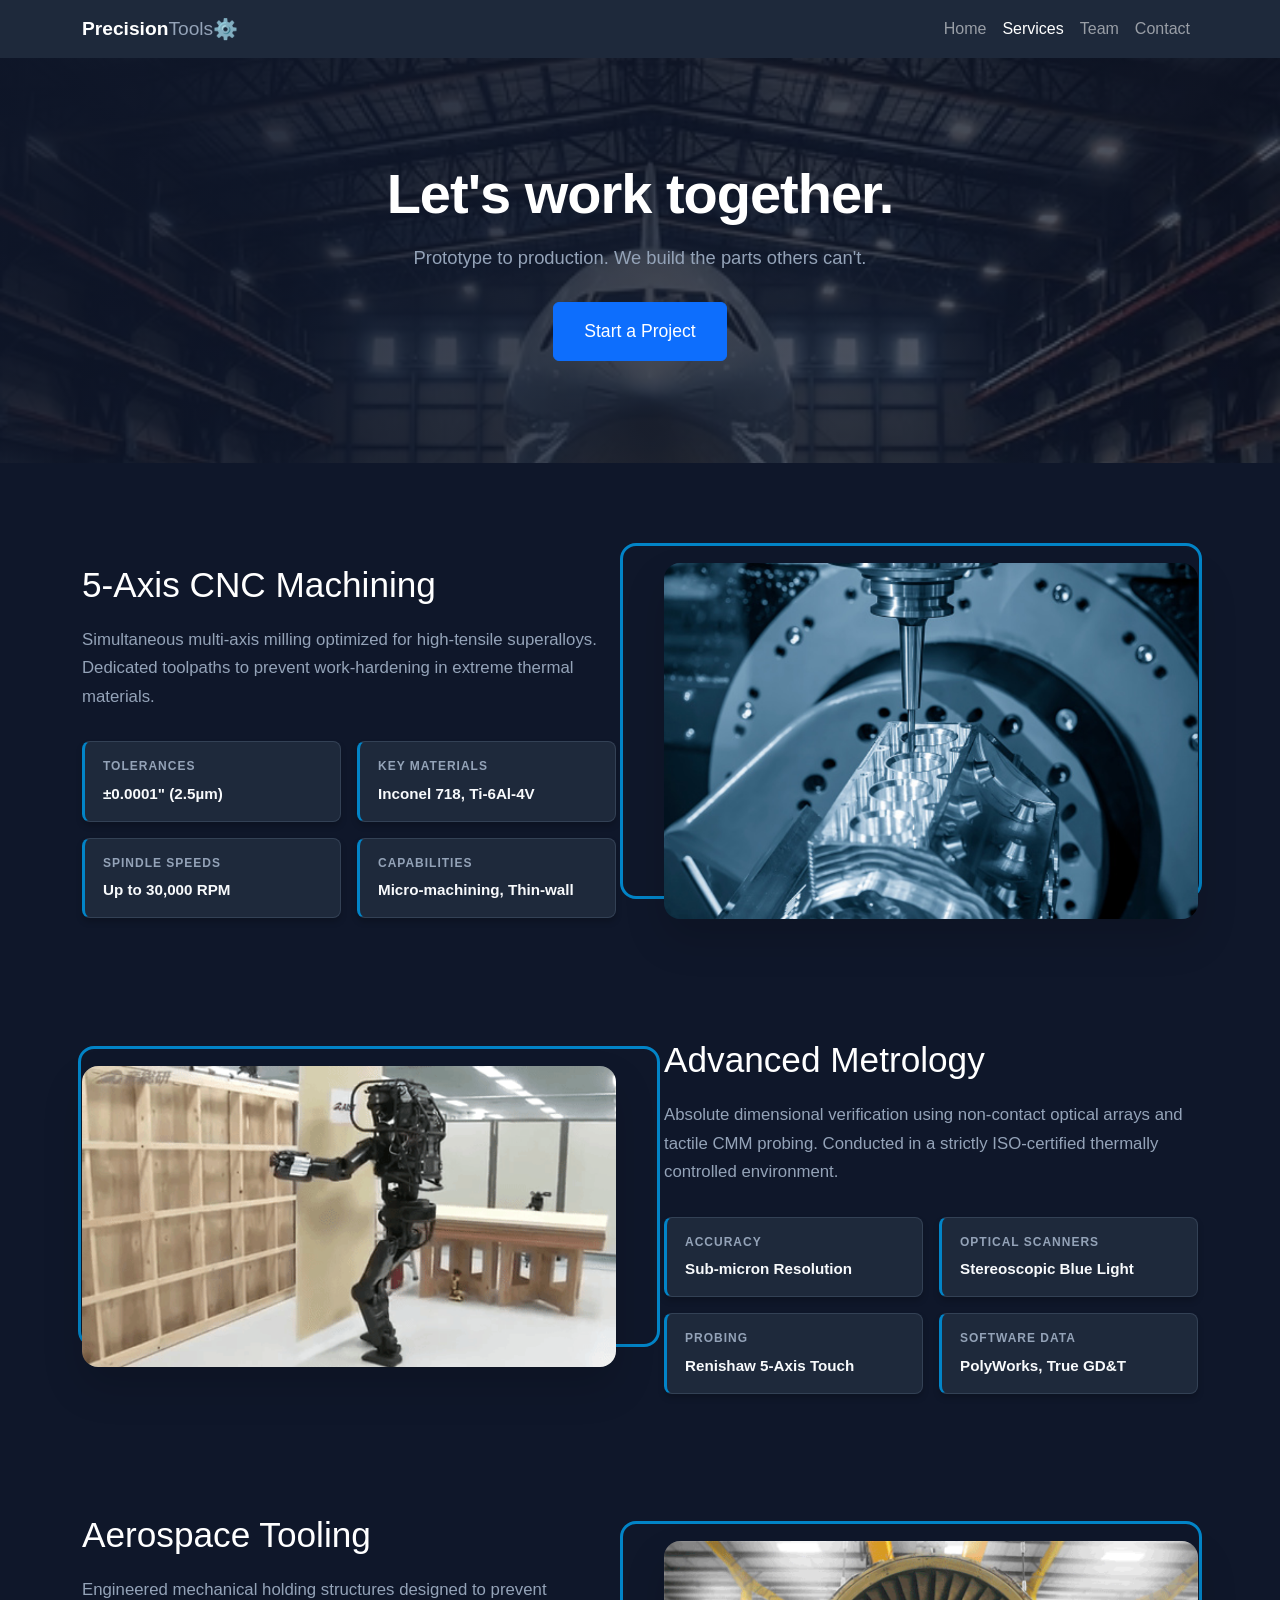
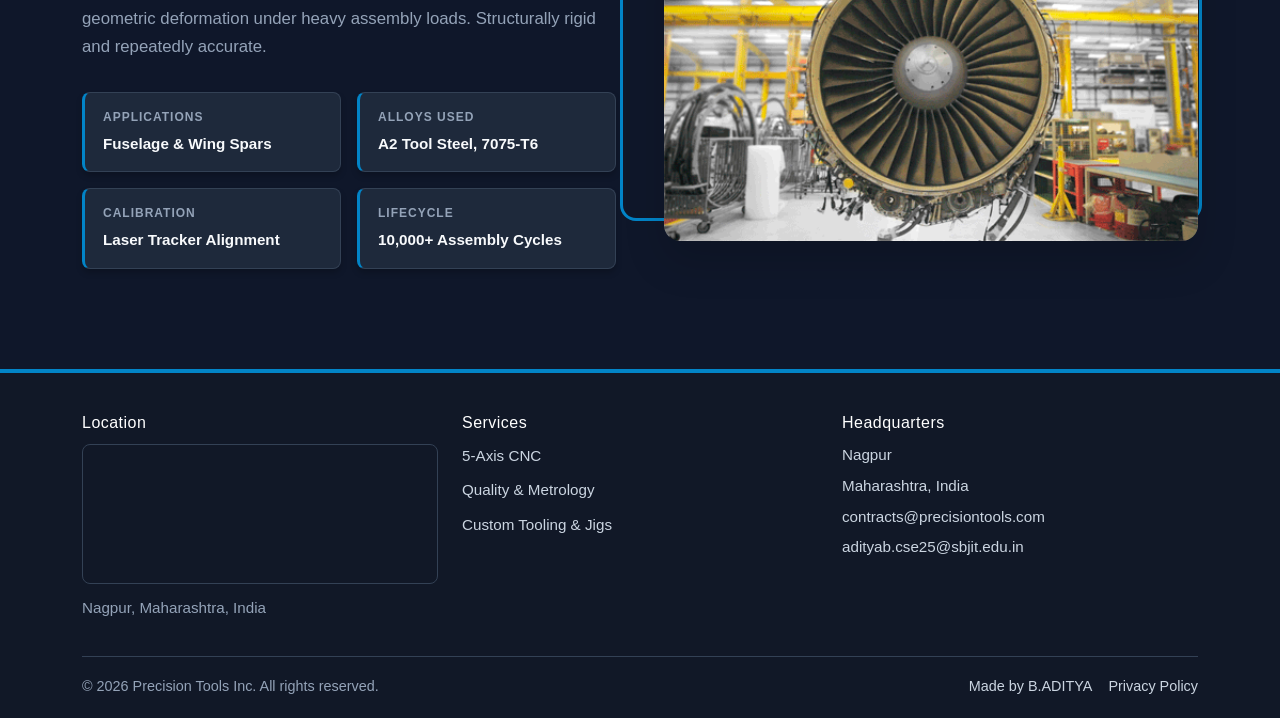
==== commit fa156e8c: "Update website with geolocation, maps, and currency converter" ====
--- a/services.html
+++ b/services.html
@@ -138,31 +138,18 @@
     </section>
   </main>
 
-  <footer class="footer">
+  <footer class="footer footer-compact">
     <div class="container">
-      <div class="row gx-5 gy-4">
-        <div class="col-12 col-lg-4 footer-brand">
-          <div class="logo">
-            <span class="logo-bold" style="color: white;">Precision</span><span style="color: #4da6ff;">Tools</span> ⚙️
+      <div class="row gx-4 gy-4 footer-grid">
+        <div class="col-12 col-md-4 footer-map">
+          <h4>Location</h4>
+          <div class="map-frame">
+            <iframe src="https://maps.google.com/maps?q=Nagpur%2C+Maharashtra%2C+India&z=15&output=embed" allowfullscreen="" loading="lazy"></iframe>
           </div>
-          <p>Building the infrastructure of tomorrow with world-class engineering and unwavering technical integrity.</p>
-          <p>
-            <a href="#" class="text-reset me-3 fs-4"><i class="fab fa-linkedin"></i></a>
-            <a href="#" class="text-reset fs-4"><i class="fab fa-twitter"></i></a>
-          </p>
+          <p class="map-address">Nagpur, Maharashtra, India</p>
         </div>
 
-        <div class="col-6 col-md-3 footer-links">
-          <h4>Navigation</h4>
-          <ul>
-            <li><a href="index.html#home">Home</a></li>
-            <li><a href="services.html">Capabilities</a></li>
-            <li><a href="index.html#team">Our Team</a></li>
-            <li><a href="index.html#contact">Contact</a></li>
-          </ul>
-        </div>
-
-        <div class="col-6 col-md-3 footer-links">
+        <div class="col-12 col-md-4 footer-links">
           <h4>Services</h4>
           <ul>
             <li><a href="services.html">5-Axis CNC</a></li>
@@ -171,23 +158,24 @@
           </ul>
         </div>
 
-        <div class="col-12 col-md-2 footer-info">
+        <div class="col-12 col-md-4 footer-contact">
           <h4>Headquarters</h4>
-          <p>Nagpur<br>Maharashtra, India</p>
-          <p>contracts@precisiontools.com</p>
-          <p>adityab.cse25@sbjit.edu.in</p>
+          <p class="footer-contact-line">Nagpur</p>
+          <p class="footer-contact-line">Maharashtra, India</p>
+          <p class="footer-contact-line footer-contact-email">contracts@precisiontools.com</p>
+          <p class="footer-contact-line footer-contact-email">adityab.cse25@sbjit.edu.in</p>
         </div>
       </div>
 
-      <div class="footer-bottom d-flex flex-column flex-md-row justify-content-between align-items-center">
-        <p class="mb-2 mb-md-0">© 2026 Precision Tools Inc. All rights reserved.</p>
+      <div class="footer-bottom">
+        <p>© 2026 Precision Tools Inc. All rights reserved.</p>
         <div class="legal-links">
           <a href="#">Made by B.ADITYA</a>
           <a href="#">Privacy Policy</a>
         </div>
       </div>
     </div>
-  </footer>
+  </footer>  
 
   <script src="https://cdn.jsdelivr.net/npm/bootstrap@5.3.3/dist/js/bootstrap.bundle.min.js"></script>
 </body>
--- a/css/style.css
+++ b/css/style.css
@@ -203,17 +203,33 @@
   font-family: inherit;
 }
 
+.location-output {
+  background-color: #0f172a;
+  border: 1px solid #334155;
+  border-radius: 8px;
+  padding: 16px;
+  color: #e2e8f0;
+  min-height: 58px;
+  font-size: 0.95rem;
+}
+
+.form-label {
+  font-size: 0.9rem;
+  margin-bottom: 8px;
+}
+
 /* --- Footer --- */
 .footer {
-  background-color: #1e293b;
-  color: #cbd5e1;
-  padding: 40px 20px 20px 20px;
-  font-size: 0.85rem;
+  background-color: #111827;
+  color: #cbd5e1;
+  padding: 60px 20px 30px 20px;
+  font-size: 0.9rem;
+  border-top: 4px solid #0284c7;
 }
 
 .footer-brand p {
   margin-top: 15px;
-  max-width: 250px;
+  max-width: 300px;
 }
 
 .footer h4 {
@@ -221,27 +237,114 @@
   margin-bottom: 15px;
 }
 
+.footer-links ul {
+  list-style: none;
+  padding: 0;
+  margin: 0;
+}
+
+.footer.footer-compact {
+  padding: 40px 20px 20px 20px;
+}
+
+.footer-grid {
+  align-items: start;
+}
+
+.footer-links ul {
+  list-style: none;
+  padding: 0;
+  margin: 0;
+}
+
 .footer-links ul li {
+  margin-bottom: 10px;
+}
+
+.footer-links h4,
+.footer-map h4,
+.footer-contact h4 {
+  color: white;
+  margin-bottom: 12px;
+  font-size: 1rem;
+  letter-spacing: 0.03em;
+}
+
+.footer-links a {
+  color: #cbd5e1;
+  transition: color 0.2s ease;
+  font-size: 0.95rem;
+}
+
+.footer-links a:hover {
+  color: white;
+}
+
+.footer-map {
+  min-height: 220px;
+}
+
+.map-address {
+  color: #94a3b8;
+  margin-top: 12px;
+  font-size: 0.95rem;
+}
+
+.footer-contact {
+  color: #cbd5e1;
+}
+
+.footer-contact-line {
   margin-bottom: 8px;
-}
-
-.footer-links a {
-  color: #cbd5e1;
-}
-
-.footer-links a:hover {
-  color: white;
+  font-size: 0.95rem;
+  line-height: 1.5;
+}
+
+.footer-contact-email {
+  color: #cbd5e1;
+}
+
+.map-frame {
+  width: 100%;
+  height: 140px;
+  border-radius: 8px;
+  overflow: hidden;
+  border: 1px solid #334155;
+}
+
+.map-frame iframe {
+  width: 100%;
+  height: 100%;
+  border: 0;
+  display: block;
 }
 
 .footer-bottom {
   border-top: 1px solid #334155;
-  padding-top: 20px;
-
+  padding-top: 18px;
+  margin-top: 20px;
+  display: flex;
+  flex-wrap: wrap;
+  gap: 12px;
+  justify-content: space-between;
+  align-items: center;
+}
+
+.footer-bottom p {
+  color: #94a3b8;
+  font-size: 0.9rem;
+  margin: 0;
+}
+
+.legal-links {
+  display: flex;
+  gap: 16px;
+  flex-wrap: wrap;
 }
 
 .legal-links a {
   color: #cbd5e1;
-  margin-left: 15px;
+  font-size: 0.9rem;
 }
 
 /* --- Simple Responsive Adjustments --- */
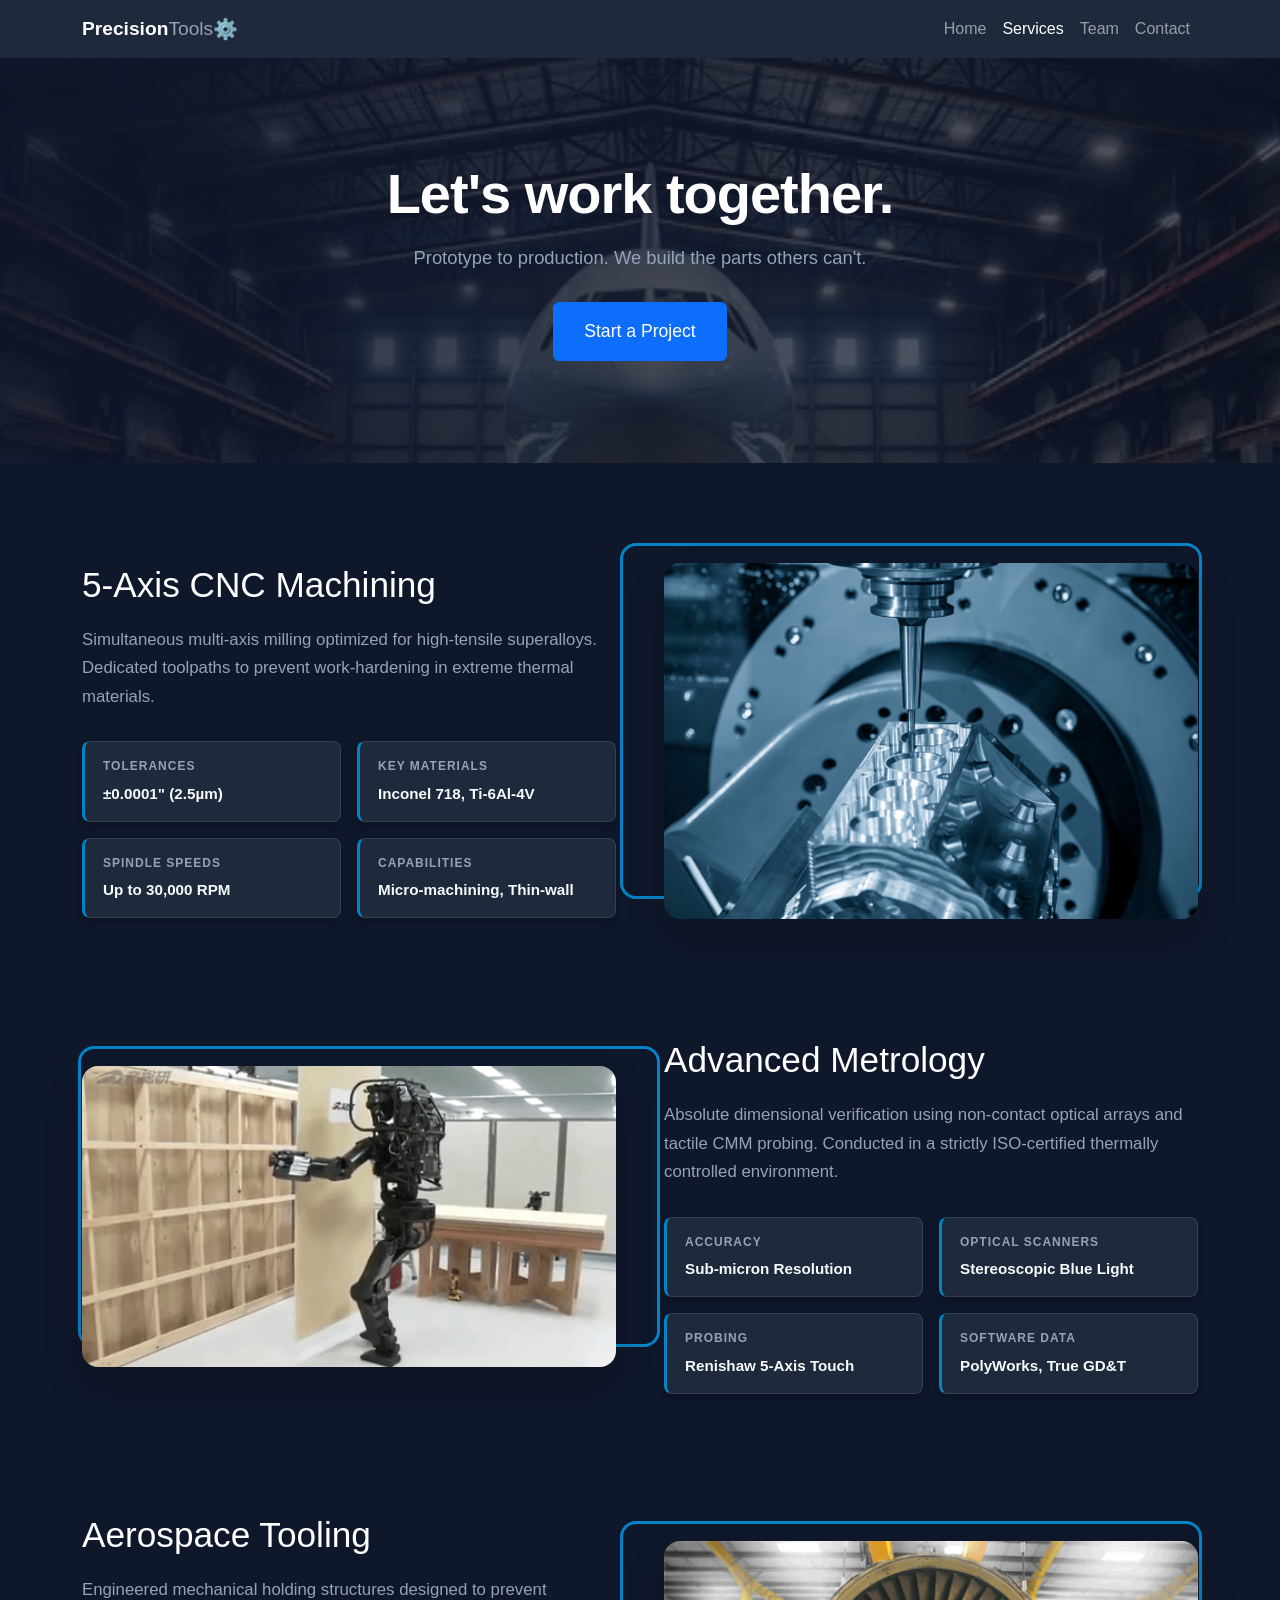
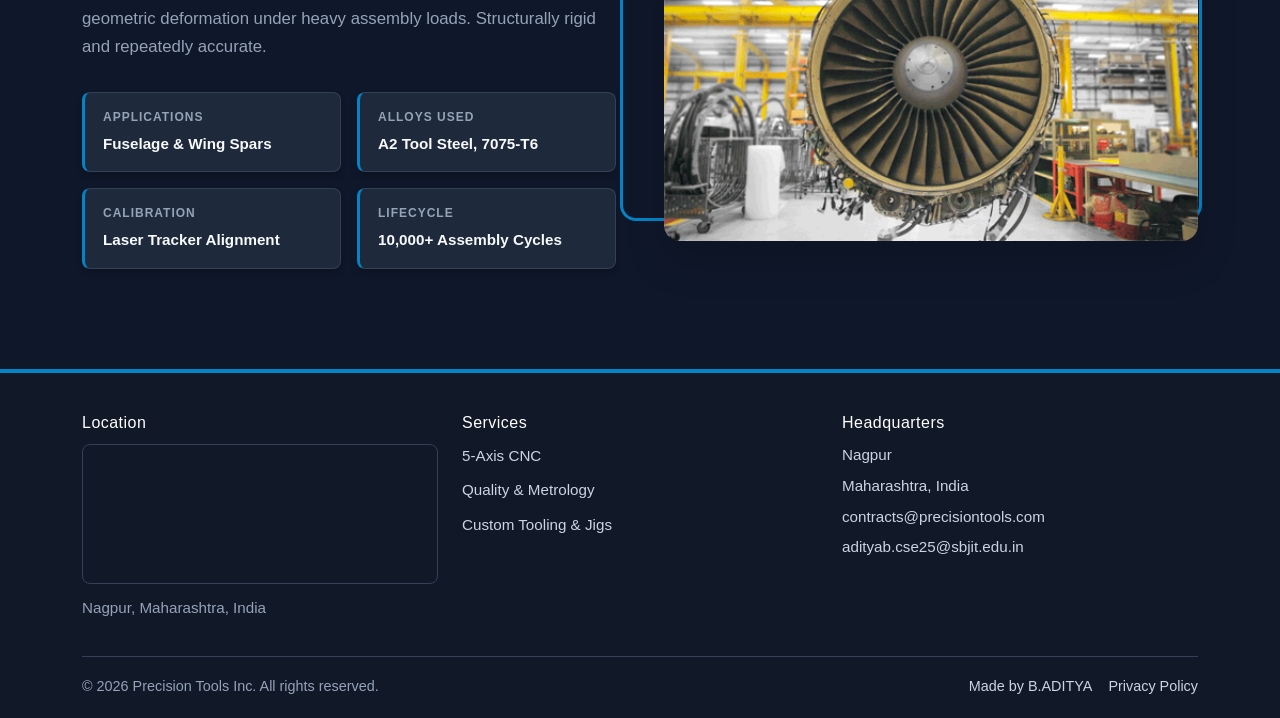
==== commit c2e040e6: "Refactor footer layout and update contact details" ====
--- a/services.html
+++ b/services.html
@@ -179,4 +179,4 @@
 
   <script src="https://cdn.jsdelivr.net/npm/bootstrap@5.3.3/dist/js/bootstrap.bundle.min.js"></script>
 </body>
-</html>+</html>
